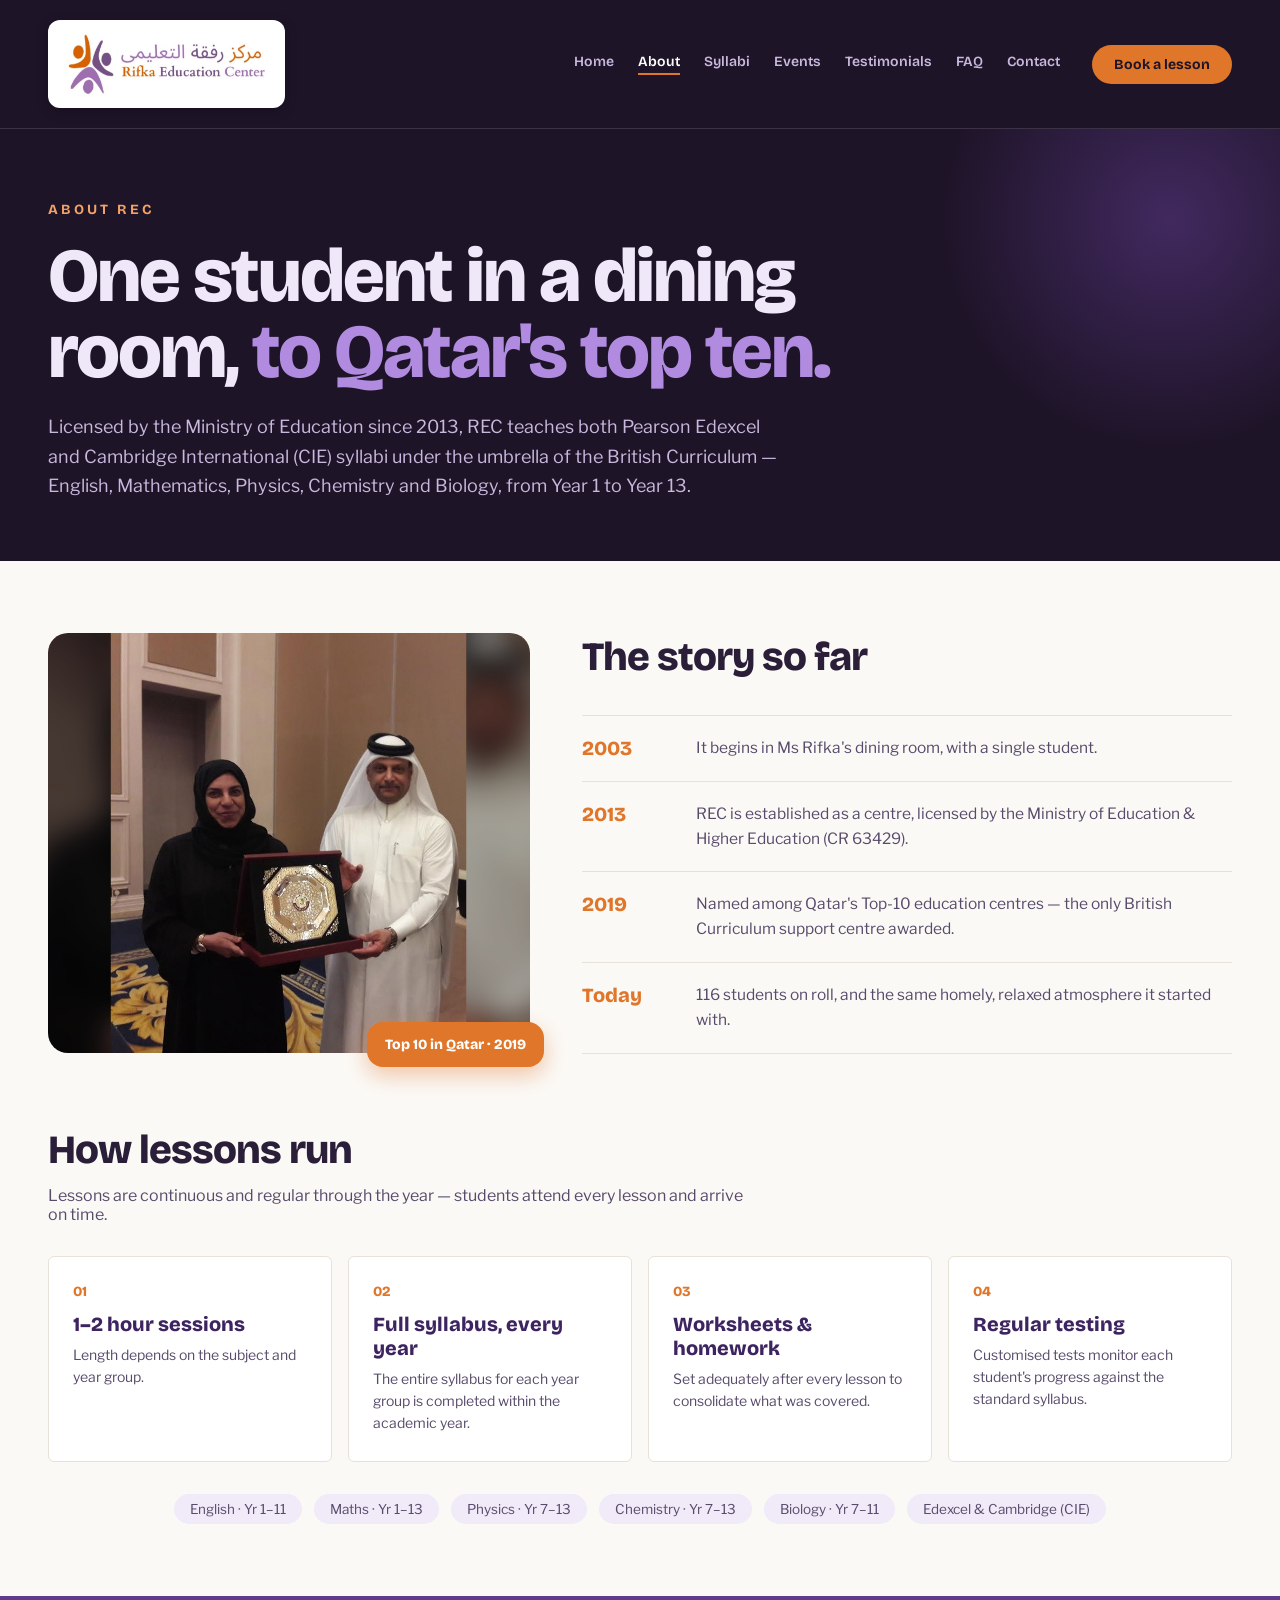
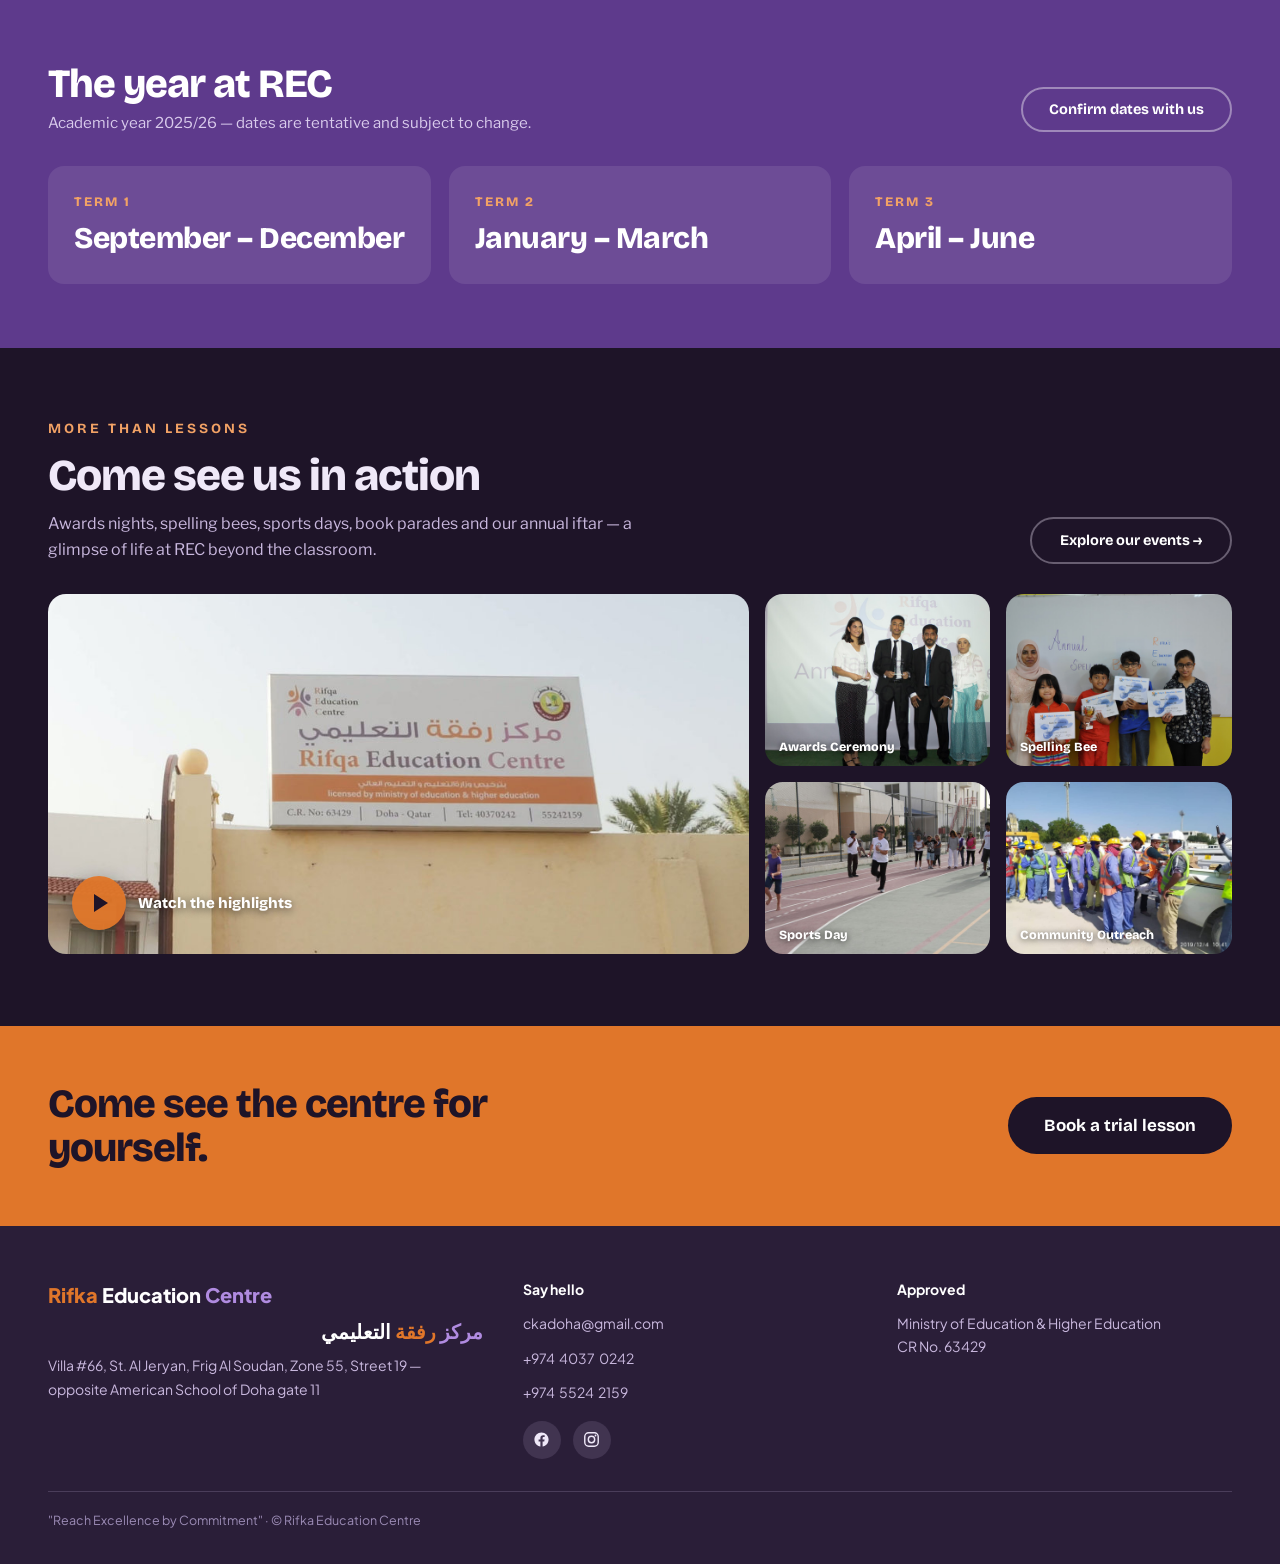
==== about.html @ 967ce123 "Initial commit: migrate REC website" ====
<!DOCTYPE html>
<html lang="en">
<head>
<meta charset="utf-8">
<meta name="viewport" content="width=device-width, initial-scale=1">
<title>About — Rifka Education Centre</title>
<meta name="description" content="From one student in a dining room to one of Qatar's top-10 education centres. Licensed by the Ministry of Education since 2013.">
<link rel="preconnect" href="https://fonts.googleapis.com">
<link href="https://fonts.googleapis.com/css2?family=Libre+Franklin:wght@400;500;600;700&family=Bricolage+Grotesque:opsz,wght@12..96,400;12..96,600;12..96,700;12..96,800&family=Plus+Jakarta+Sans:wght@400;500;600;700;800&display=swap" rel="stylesheet">
<link rel="stylesheet" href="assets/css/style.css">
<link rel="icon" href="assets/images/favicon.ico" sizes="any">
<link rel="icon" href="assets/images/favicon-32.png" type="image/png">
<link rel="apple-touch-icon" href="assets/images/apple-touch-icon.png">
<style>
.about-card { border: 1px solid #E8E1D8; }
.about-card:hover { border-color: #5E3A8C; box-shadow: 0 8px 24px rgba(94,58,140,.10); }
.btn-confirm-dates { border: 2px solid rgba(255,255,255,.4); }
.btn-confirm-dates:hover { border-color: #fff; }
.btn-explore-events { border: 2px solid rgba(239,232,248,.35); }
.btn-explore-events:hover { border-color: #fff; }
.btn-trial { background: #1E1428; }
.btn-trial:hover { background: #2A1E38; }
</style>
</head>
<body style="background:#1E1428">

<div style="background:#1E1428;color:#EFE8F8;max-width:1440px;margin:0 auto">

  <!-- navbar -->
  <div class="rec-nav" style="display:flex;align-items:center;gap:32px;padding:20px 48px;border-bottom:1px solid rgba(239,232,248,.14)">
    <a class="rec-brand" href="index.html" style="display:flex;align-items:center;gap:12px;color:#EFE8F8">
      <div style="background:#fff;border-radius:12px;padding:8px 14px;display:grid;place-items:center;box-shadow:0 3px 12px rgba(0,0,0,.28)"><img src="assets/images/logo-full.jpg" alt="Rifka Education Centre logo" style="height:72px;width:auto;display:block"></div>
    </a>
    <input type="checkbox" id="rec-menu" class="rec-menu-btn" aria-label="Menu">
    <nav class="rec-nav-links" style="display:flex;gap:24px;margin-left:auto;font-size:14px;font-weight:600;color:#C9B8DE">
      <a href="index.html" class="nav-link">Home</a>
      <span style="color:#fff;border-bottom:2px solid #E0762A;padding-bottom:3px">About</span>
      <a href="syllabi.html" class="nav-link">Syllabi</a>
      <a href="events.html" class="nav-link">Events</a>
      <a href="testimonials.html" class="nav-link">Testimonials</a>
      <a href="faq.html" class="nav-link">FAQ</a>
      <a href="contact.html" class="nav-link">Contact</a>
    </nav>
    <a href="register.html" class="btn-book rec-nav-cta" style="color:#1E1428;font-weight:700;font-size:14px;padding:11px 22px;border-radius:100px;cursor:pointer">Book a lesson</a>
  </div>

  <!-- hero -->
  <div class="rec-section rec-pt rec-pb" style="padding:72px 48px 60px;position:relative;overflow:hidden">
    <div class="rec-blob" style="position:absolute;right:-120px;top:-140px;width:460px;height:460px;border-radius:50%;background:radial-gradient(circle,rgba(94,58,140,.55),transparent 70%)"></div>
    <div style="font-size:14px;font-weight:700;letter-spacing:3px;color:#F2A265;text-transform:uppercase;margin-bottom:20px;position:relative">About REC</div>
    <h1 class="rec-h1" style="font-size:76px;line-height:1;font-weight:800;margin:0 0 22px;letter-spacing:-2px;max-width:18ch;position:relative">One student in a dining room, <span style="color:#B08BE0">to Qatar's top ten.</span></h1>
    <p style="font-size:18px;line-height:1.65;color:#C9B8DE;margin:0;max-width:62ch;position:relative;font-family:'Libre Franklin',sans-serif">Licensed by the Ministry of Education since 2013, REC teaches both Pearson Edexcel and Cambridge International (CIE) syllabi under the umbrella of the British Curriculum — English, Mathematics, Physics, Chemistry and Biology, from Year 1 to Year 13.</p>
  </div>

  <!-- milestones -->
  <div class="rec-section rec-pt rec-pb" style="background:#FBF9F6;color:#2A1E38;padding:72px 48px">
    <div class="rec-grid-2" style="display:grid;grid-template-columns:1fr 1.35fr;gap:52px;align-items:center">
      <div style="position:relative">
        <img src="assets/images/founder-d1.jpg" alt="Ms Rifka receiving the Ministry of Education award" style="width:100%;height:420px;object-fit:cover;border-radius:20px;display:block">
        <div style="position:absolute;right:-14px;bottom:-14px;background:#E0762A;color:#fff;border-radius:16px;padding:14px 18px;font-weight:800;font-size:14px;box-shadow:0 8px 22px rgba(224,118,42,.4)">Top 10 in Qatar · 2019</div>
      </div>
      <div>
        <h2 class="rec-h2" style="font-size:40px;font-weight:800;letter-spacing:-1px;margin:0 0 34px">The story so far</h2>
        <div style="display:flex;flex-direction:column">
          <div style="display:flex;gap:24px;padding:20px 0;border-top:1px solid #E8E1D8"><div style="font-weight:800;font-size:20px;color:#E0762A;width:90px;flex:none">2003</div><div style="font-family:'Libre Franklin',sans-serif;font-size:15.5px;line-height:1.6;color:#584A6B">It begins in Ms Rifka's dining room, with a single student.</div></div>
          <div style="display:flex;gap:24px;padding:20px 0;border-top:1px solid #E8E1D8"><div style="font-weight:800;font-size:20px;color:#E0762A;width:90px;flex:none">2013</div><div style="font-family:'Libre Franklin',sans-serif;font-size:15.5px;line-height:1.6;color:#584A6B">REC is established as a centre, licensed by the Ministry of Education &amp; Higher Education (CR 63429).</div></div>
          <div style="display:flex;gap:24px;padding:20px 0;border-top:1px solid #E8E1D8"><div style="font-weight:800;font-size:20px;color:#E0762A;width:90px;flex:none">2019</div><div style="font-family:'Libre Franklin',sans-serif;font-size:15.5px;line-height:1.6;color:#584A6B">Named among Qatar's Top-10 education centres — the only British Curriculum support centre awarded.</div></div>
          <div style="display:flex;gap:24px;padding:20px 0;border-top:1px solid #E8E1D8;border-bottom:1px solid #E8E1D8"><div style="font-weight:800;font-size:20px;color:#E0762A;width:90px;flex:none">Today</div><div style="font-family:'Libre Franklin',sans-serif;font-size:15.5px;line-height:1.6;color:#584A6B">116 students on roll, and the same homely, relaxed atmosphere it started with.</div></div>
        </div>
      </div>
    </div>

    <!-- how lessons run -->
    <h2 class="rec-h2" style="font-size:40px;font-weight:800;letter-spacing:-1px;margin:72px 0 12px">How lessons run</h2>
    <p style="font-family:'Libre Franklin',sans-serif;font-size:16px;color:#584A6B;margin:0 0 32px;max-width:64ch">Lessons are continuous and regular through the year — students attend every lesson and arrive on time.</p>
    <div class="rec-grid-4" style="display:grid;grid-template-columns:repeat(4,1fr);gap:16px">
      <div class="about-card" style="background:#fff;border-radius:6px;padding:26px 24px"><div style="font-weight:800;font-size:14px;color:#E0762A;margin-bottom:12px">01</div><div style="font-size:20px;font-weight:800;color:#3D2461;margin-bottom:8px">1–2 hour sessions</div><div style="font-size:14px;color:#584A6B;font-family:'Libre Franklin',sans-serif;line-height:1.6">Length depends on the subject and year group.</div></div>
      <div class="about-card" style="background:#fff;border-radius:6px;padding:26px 24px"><div style="font-weight:800;font-size:14px;color:#E0762A;margin-bottom:12px">02</div><div style="font-size:20px;font-weight:800;color:#3D2461;margin-bottom:8px">Full syllabus, every year</div><div style="font-size:14px;color:#584A6B;font-family:'Libre Franklin',sans-serif;line-height:1.6">The entire syllabus for each year group is completed within the academic year.</div></div>
      <div class="about-card" style="background:#fff;border-radius:6px;padding:26px 24px"><div style="font-weight:800;font-size:14px;color:#E0762A;margin-bottom:12px">03</div><div style="font-size:20px;font-weight:800;color:#3D2461;margin-bottom:8px">Worksheets &amp; homework</div><div style="font-size:14px;color:#584A6B;font-family:'Libre Franklin',sans-serif;line-height:1.6">Set adequately after every lesson to consolidate what was covered.</div></div>
      <div class="about-card" style="background:#fff;border-radius:6px;padding:26px 24px"><div style="font-weight:800;font-size:14px;color:#E0762A;margin-bottom:12px">04</div><div style="font-size:20px;font-weight:800;color:#3D2461;margin-bottom:8px">Regular testing</div><div style="font-size:14px;color:#584A6B;font-family:'Libre Franklin',sans-serif;line-height:1.6">Customised tests monitor each student's progress against the standard syllabus.</div></div>
    </div>

    <!-- subjects -->
    <div style="display:flex;gap:12px;flex-wrap:wrap;justify-content:center;margin-top:32px;font-size:13.5px;color:#584A6B;font-family:'Libre Franklin',sans-serif">
      <span style="background:#F1EAF8;border-radius:100px;padding:7px 16px">English · Yr 1–11</span>
      <span style="background:#F1EAF8;border-radius:100px;padding:7px 16px">Maths · Yr 1–13</span>
      <span style="background:#F1EAF8;border-radius:100px;padding:7px 16px">Physics · Yr 7–13</span>
      <span style="background:#F1EAF8;border-radius:100px;padding:7px 16px">Chemistry · Yr 7–13</span>
      <span style="background:#F1EAF8;border-radius:100px;padding:7px 16px">Biology · Yr 7–11</span>
      <span style="background:#F1EAF8;border-radius:100px;padding:7px 16px">Edexcel &amp; Cambridge (CIE)</span>
    </div>
  </div>

  <!-- term dates -->
  <div class="rec-section rec-pt rec-pb" style="background:#5E3A8C;color:#fff;padding:64px 48px">
    <div class="rec-band" style="display:flex;align-items:flex-end;justify-content:space-between;gap:32px;margin-bottom:34px;flex-wrap:wrap">
      <div><h2 class="rec-h2" style="font-size:40px;font-weight:800;letter-spacing:-1px;margin:0 0 6px">The year at REC</h2><div style="font-family:'Libre Franklin',sans-serif;font-size:15px;color:#D9CBEC">Academic year 2025/26 — dates are tentative and subject to change.</div></div>
      <a href="contact.html" class="btn-confirm-dates" style="color:#fff;font-weight:700;font-size:14.5px;padding:12px 26px;border-radius:100px;flex:none">Confirm dates with us</a>
    </div>
    <div class="rec-grid-3" style="display:grid;grid-template-columns:repeat(3,1fr);gap:18px">
      <div style="background:rgba(255,255,255,.09);border-radius:16px;padding:28px 26px"><div style="font-size:13px;font-weight:800;letter-spacing:2px;color:#F2A265;text-transform:uppercase;margin-bottom:10px">Term 1</div><div style="font-size:30px;font-weight:800;letter-spacing:-.5px">September – December</div></div>
      <div style="background:rgba(255,255,255,.09);border-radius:16px;padding:28px 26px"><div style="font-size:13px;font-weight:800;letter-spacing:2px;color:#F2A265;text-transform:uppercase;margin-bottom:10px">Term 2</div><div style="font-size:30px;font-weight:800;letter-spacing:-.5px">January – March</div></div>
      <div style="background:rgba(255,255,255,.09);border-radius:16px;padding:28px 26px"><div style="font-size:13px;font-weight:800;letter-spacing:2px;color:#F2A265;text-transform:uppercase;margin-bottom:10px">Term 3</div><div style="font-size:30px;font-weight:800;letter-spacing:-.5px">April – June</div></div>
    </div>
  </div>

  <!-- events showcase reel -->
  <div class="rec-section rec-pt rec-pb" style="background:#1E1428;color:#EFE8F8;padding:72px 48px">
    <div class="rec-band" style="display:flex;align-items:flex-end;justify-content:space-between;gap:32px;margin-bottom:30px;flex-wrap:wrap">
      <div>
        <div style="font-size:14px;font-weight:700;letter-spacing:3px;color:#F2A265;text-transform:uppercase;margin-bottom:16px">More than lessons</div>
        <h2 class="rec-h2" style="font-size:44px;font-weight:800;letter-spacing:-1px;margin:0 0 12px;line-height:1.05">Come see us in action</h2>
        <p style="font-family:'Libre Franklin',sans-serif;font-size:16px;line-height:1.65;color:#C9B8DE;margin:0;max-width:56ch">Awards nights, spelling bees, sports days, book parades and our annual iftar — a glimpse of life at REC beyond the classroom.</p>
      </div>
      <a href="events.html" class="btn-explore-events" style="color:#fff;font-weight:700;font-size:14.5px;padding:13px 28px;border-radius:100px;flex:none">Explore our events →</a>
    </div>
    <div class="rec-grid-2" style="display:grid;grid-template-columns:1.5fr 1fr;gap:16px">
      <div style="position:relative;min-height:360px;border-radius:18px;overflow:hidden">
        <img src="assets/images/hero-b1.jpg" alt="Life at REC" style="width:100%;height:360px;object-fit:cover;display:block">
        <div style="position:absolute;left:24px;bottom:24px;display:flex;align-items:center;gap:12px;pointer-events:none">
          <div style="width:54px;height:54px;border-radius:50%;background:rgba(224,118,42,.95);display:grid;place-items:center;box-shadow:0 6px 20px rgba(0,0,0,.4)"><div style="width:0;height:0;border-top:9px solid transparent;border-bottom:9px solid transparent;border-left:14px solid #1E1428;margin-left:4px"></div></div>
          <span style="font-weight:800;font-size:15px;color:#fff;text-shadow:0 2px 8px rgba(0,0,0,.6)">Watch the highlights</span>
        </div>
      </div>
      <div class="rec-grid-2 rec-grid-media" style="display:grid;grid-template-columns:1fr 1fr;grid-template-rows:1fr 1fr;gap:16px">
        <a href="events.html" style="display:block;position:relative;border-radius:18px;overflow:hidden"><img src="assets/images/about-awards.jpg" alt="Awards ceremony" style="width:100%;height:100%;object-fit:cover;display:block"><span style="position:absolute;left:14px;bottom:12px;font-size:12.5px;font-weight:800;color:#fff;text-shadow:0 1px 6px rgba(0,0,0,.7)">Awards Ceremony</span></a>
        <a href="events.html" style="display:block;position:relative;border-radius:18px;overflow:hidden"><img src="assets/images/about-spellingbee.jpg" alt="Spelling bee" style="width:100%;height:100%;object-fit:cover;display:block"><span style="position:absolute;left:14px;bottom:12px;font-size:12.5px;font-weight:800;color:#fff;text-shadow:0 1px 6px rgba(0,0,0,.7)">Spelling Bee</span></a>
        <a href="events.html" style="display:block;position:relative;border-radius:18px;overflow:hidden"><img src="assets/images/about-sportsday.jpg" alt="Sports day" style="width:100%;height:100%;object-fit:cover;display:block"><span style="position:absolute;left:14px;bottom:12px;font-size:12.5px;font-weight:800;color:#fff;text-shadow:0 1px 6px rgba(0,0,0,.7)">Sports Day</span></a>
        <div style="display:block;position:relative;border-radius:18px;overflow:hidden"><img src="assets/images/community-1.jpg" alt="Food distribution to workers by REC" style="width:100%;height:100%;object-fit:cover;display:block"><span style="position:absolute;left:14px;bottom:12px;font-size:12.5px;font-weight:800;color:#fff;text-shadow:0 1px 6px rgba(0,0,0,.7)">Community Outreach</span></div>
      </div>
    </div>
  </div>

  <!-- CTA -->
  <div class="rec-section rec-pt rec-pb rec-band" style="background:#E0762A;color:#1E1428;padding:56px 48px;display:flex;justify-content:space-between;align-items:center;gap:40px;flex-wrap:wrap">
    <div style="font-size:40px;font-weight:800;letter-spacing:-1px;max-width:18ch;line-height:1.1">Come see the centre for yourself.</div>
    <a href="register.html" class="btn-trial" style="color:#fff;font-weight:700;font-size:17px;padding:18px 36px;border-radius:100px;cursor:pointer;flex:none;display:inline-block">Book a trial lesson</a>
  </div>

  <!-- footer -->
  <div class="rec-section" style="background:#2A1E38;color:#C9B8DE;padding:52px 48px 36px;font-family:'Plus Jakarta Sans',sans-serif">
    <div class="rec-grid-3" style="display:grid;grid-template-columns:1.3fr 1fr 1fr;gap:40px;font-size:14px;line-height:1.7;margin-bottom:32px">
      <div><div style="font-weight:800;font-size:20px;margin-bottom:2px"><span style="color:#E0762A">Rifka</span> <span style="color:#fff">Education</span> <span style="color:#B08BE0">Centre</span></div><div style="font-size:20px;font-weight:800;margin-bottom:6px" dir="rtl" lang="ar"><span style="color:#B08BE0">مركز</span> <span style="color:#E0762A">رفقة</span> <span style="color:#fff">التعليمي</span></div>Villa #66, St. Al Jeryan, Frig Al Soudan, Zone 55, Street 19 — opposite American School of Doha gate 11</div>
      <div><div style="color:#fff;font-weight:700;margin-bottom:10px">Say hello</div><div style="margin-bottom:12px">ckadoha@gmail.com</div><div style="display:flex;flex-direction:column;gap:10px"><span>+974&nbsp;&nbsp;4037&nbsp;&nbsp;0242</span><span>+974&nbsp;&nbsp;5524&nbsp;&nbsp;2159</span></div>
        <div style="display:flex;gap:12px;margin-top:16px">
          <a href="https://www.facebook.com/RecDoha" target="_blank" rel="noopener" aria-label="Facebook" class="social-icon" style="width:38px;height:38px;border-radius:50%;display:grid;place-items:center"><svg width="17" height="17" viewBox="0 0 24 24" fill="#EFE8F8"><path d="M22 12.06C22 6.5 17.52 2 12 2S2 6.5 2 12.06C2 17.08 5.66 21.24 10.44 22v-7.03H7.9v-2.9h2.54V9.85c0-2.52 1.5-3.9 3.77-3.9 1.09 0 2.23.19 2.23.19v2.47h-1.26c-1.24 0-1.62.77-1.62 1.56v1.88h2.76l-.44 2.9h-2.32V22C18.34 21.24 22 17.08 22 12.06z"/></svg></a>
          <a href="https://instagram.com/RECDoha" target="_blank" rel="noopener" aria-label="Instagram" class="social-icon" style="width:38px;height:38px;border-radius:50%;display:grid;place-items:center"><svg width="17" height="17" viewBox="0 0 24 24" fill="none" stroke="#EFE8F8" stroke-width="2"><rect x="2.5" y="2.5" width="19" height="19" rx="5.5"/><circle cx="12" cy="12" r="4.5"/><circle cx="17.7" cy="6.3" r="1.3" fill="#EFE8F8" stroke="none"/></svg></a>
        </div>
      </div>
      <div><div style="color:#fff;font-weight:700;margin-bottom:10px">Approved</div>Ministry of Education &amp; Higher Education<br>CR No. 63429</div>
    </div>
    <div style="border-top:1px solid rgba(201,184,222,.2);padding-top:20px;font-size:12.5px;color:#9B8BB5">"Reach Excellence by Commitment" · © Rifka Education Centre</div>
  </div>

</div>
</body>
</html>
---- assets/css/style.css ----
/* Rifqa Education Centre — shared site styles
   Converted from the Claude Design mockups (dc.html) into plain static HTML/CSS.
   Page layout is mostly inline-styled to match the source design 1:1; this file
   only holds what inline styles can't express (hover states, keyframes, reset)
   plus the responsive layer at the bottom. */

* { box-sizing: border-box; }
body { margin: 0; font-family: 'Bricolage Grotesque', sans-serif; -webkit-text-size-adjust: 100%; }
a { text-decoration: none; }
img { max-width: 100%; }

/* Long unbroken words (URLs, "Testimonials" at display sizes) must not push
   the page wider than the viewport. */
h1, h2, h3, p { overflow-wrap: break-word; }

@keyframes rec-marquee {
  from { transform: translateX(0); }
  to { transform: translateX(-50%); }
}

/* Nav */
.nav-link { color: #C9B8DE; }
.nav-link:hover { color: #fff; }
.btn-book { background: #E0762A; }
.btn-book:hover { background: #F2A265; }

/* Hero buttons */
.btn-assess { background: #fff; }
.btn-assess:hover { background: #EFE8F8; }
.btn-ghost { border: 2px solid rgba(239,232,248,.35); }
.btn-ghost:hover { border-color: #fff; }

/* Subject cards */
.subject-card { border: 1px solid #E8E1D8; }
.subject-card:hover { border-color: #5E3A8C; box-shadow: 0 8px 24px rgba(94,58,140,.10); }

/* Social icons */
.social-icon { background: rgba(201,184,222,.14); }
.social-icon:hover { background: #E0762A; }

/* CTA button */
.btn-cta-call { background: #1E1428; }
.btn-cta-call:hover { background: #2A1E38; }

/* Generic link hover (footer, body copy) */
.link-hover { color: #B08BE0; }
.link-hover:hover { color: #E0762A; }


/* ==========================================================================
   RESPONSIVE LAYER

   The page layout lives in inline `style` attributes, which outrank normal
   stylesheet declarations. Every override below therefore carries !important
   — that is the only way an author stylesheet can beat an inline style, and
   it is deliberate here rather than accidental.

   Hook classes are applied by structural role, not by page:
     .rec-nav / .rec-brand / .rec-wordmark / .rec-nav-links / .rec-nav-cta
     .rec-menu-btn      mobile drawer control (a bare checkbox — no JS)
     .rec-section       block using the 48px site gutter
     .rec-pt / .rec-pb  that section's vertical padding is >= 56px
     .rec-grid-2..5     grid with N columns
     .rec-grid-media    image collage (has explicit grid-template-rows)
     .rec-grid-tight    grid of small cards; stays 2-up on phones
     .rec-band          heading-on-one-side, button-on-the-other flex row
     .rec-h1 / .rec-h2  display headings
     .rec-blob          decorative radial-gradient circle in a hero

   Breakpoints: 1024px (tablet), 900px (drawer + single column), 600px (phone).
   Nothing here applies above 1024px, so the desktop design is untouched.
   ========================================================================== */

/* Belt and braces: no element may widen the document. There is no sticky or
   fixed positioning on this site, so this is safe. */
html { overflow-x: hidden; }

/* Desktop: the drawer control does not exist. */
.rec-menu-btn { display: none; }


@media (max-width: 1024px) {
  /* Step wide card grids down before collapsing them entirely. */
  .rec-grid-5 { grid-template-columns: repeat(3, 1fr) !important; }
  .rec-grid-4,
  .rec-grid-3 { grid-template-columns: repeat(2, 1fr) !important; }

  /* The 72px desktop logo is wide enough to crowd the nav links in the
     900-1024px band, where the nav is still single-row (drawer starts at
     900px). Shrink it here; the 600px rule below shrinks it further for
     phones and wins there since it's declared later. */
  .rec-brand img { height: 52px !important; }
}


@media (max-width: 900px) {

  /* ---- Navbar → logo + CTA + hamburger, with a drawer underneath ---- */
  .rec-nav {
    flex-wrap: wrap !important;
    gap: 12px !important;
    padding: 14px 20px !important;
  }
  .rec-brand { order: 1; }
  .rec-nav-cta {
    order: 2;
    margin-left: auto;
    font-size: 13px !important;
    padding: 10px 16px !important;
    white-space: nowrap;
  }
  .rec-menu-btn {
    order: 3;
    display: block;
    -webkit-appearance: none;
    appearance: none;
    flex: none;
    width: 44px;
    height: 44px;
    margin: 0;
    padding: 0;
    border: 1px solid rgba(239,232,248,.24);
    border-radius: 10px;
    cursor: pointer;
    background: transparent no-repeat center / 22px 22px;
    background-image: url("data:image/svg+xml,%3Csvg xmlns='http://www.w3.org/2000/svg' viewBox='0 0 24 24' fill='none' stroke='%23EFE8F8' stroke-width='2' stroke-linecap='round'%3E%3Cpath d='M3 6h18M3 12h18M3 18h18'/%3E%3C/svg%3E");
  }
  .rec-menu-btn:checked {
    background-image: url("data:image/svg+xml,%3Csvg xmlns='http://www.w3.org/2000/svg' viewBox='0 0 24 24' fill='none' stroke='%23EFE8F8' stroke-width='2' stroke-linecap='round'%3E%3Cpath d='M5 5l14 14M19 5L5 19'/%3E%3C/svg%3E");
  }
  .rec-menu-btn:focus-visible {
    outline: 2px solid #F2A265;
    outline-offset: 2px;
  }

  .rec-nav-links {
    order: 4;
    display: none !important;
    width: 100%;
    margin-left: 0 !important;
    flex-direction: column !important;
    gap: 0 !important;
    padding: 4px 0 2px;
  }
  .rec-menu-btn:checked ~ .rec-nav-links { display: flex !important; }
  /* The current-page marker is an inline orange border-bottom, which survives
     this rule by virtue of being inline — that is intentional. */
  .rec-nav-links > * {
    padding: 13px 2px !important;
    font-size: 15px;
    border-bottom: 1px solid rgba(239,232,248,.10);
  }
  .rec-nav-links > *:last-child { border-bottom: 0; }

  /* ---- Section gutters ---- */
  .rec-section {
    padding-left: 24px !important;
    padding-right: 24px !important;
  }
  .rec-pt { padding-top: 48px !important; }
  .rec-pb { padding-bottom: 48px !important; }

  /* ---- Display headings ---- */
  .rec-h1 {
    font-size: clamp(34px, 8.2vw, 56px) !important;
    line-height: 1.06 !important;
    letter-spacing: -1px !important;
    max-width: none !important;
  }
  .rec-h2 {
    font-size: clamp(26px, 5.6vw, 36px) !important;
    line-height: 1.15 !important;
    letter-spacing: -.5px !important;
  }

  /* ---- Grids collapse to a single column ---- */
  .rec-grid-2,
  .rec-grid-3,
  .rec-grid-4,
  .rec-grid-5 {
    grid-template-columns: 1fr !important;
    grid-template-rows: auto !important;
    gap: 16px !important;
  }
  /* Small one-line cards stay side by side rather than becoming a long stack. */
  .rec-grid-tight { grid-template-columns: repeat(2, 1fr) !important; }

  /* Image collages become a compact thumbnail grid. Row/column spans from the
     desktop layout would otherwise leave holes. */
  .rec-grid-media {
    grid-template-columns: repeat(2, 1fr) !important;
    grid-template-rows: auto !important;
    gap: 10px !important;
  }
  .rec-grid-media > * {
    grid-row: auto !important;
    grid-column: auto !important;
    height: 150px !important;
  }

  .rec-hero-strip > img { height: 180px !important; }

  /* ---- Heading/button bands stack ---- */
  .rec-band {
    flex-direction: column !important;
    align-items: flex-start !important;
    gap: 22px !important;
  }
  .rec-band > * {
    flex: none !important;
    max-width: none !important;
  }

  /* ---- Decorative hero glow, scaled to the smaller canvas ---- */
  .rec-blob {
    width: 280px !important;
    height: 280px !important;
    right: -80px !important;
    top: -90px !important;
  }

  /* ---- Tap targets ---- */
  .social-icon {
    width: 44px !important;
    height: 44px !important;
  }
}


@media (max-width: 600px) {
  .rec-section {
    padding-left: 18px !important;
    padding-right: 18px !important;
  }
  .rec-pt { padding-top: 40px !important; }
  .rec-pb { padding-bottom: 40px !important; }

  .rec-brand img { height: 34px !important; }

  /* The founder card's 56px inset leaves too little room for its copy. */
  [style*="padding:56px;"] { padding: 24px 20px !important; }

  /* Side-by-side hero buttons overflow; let them wrap and share the width. */
  .rec-btn-row { flex-wrap: wrap !important; }
  .rec-btn-row > a {
    flex: 1 1 auto;
    text-align: center;
  }

  .rec-grid-media > * { height: 120px !important; }
}


@media (max-width: 360px) {
  /* Reclaim the width the wordmark costs beside the logo. */
  .rec-wordmark { display: none; }
}
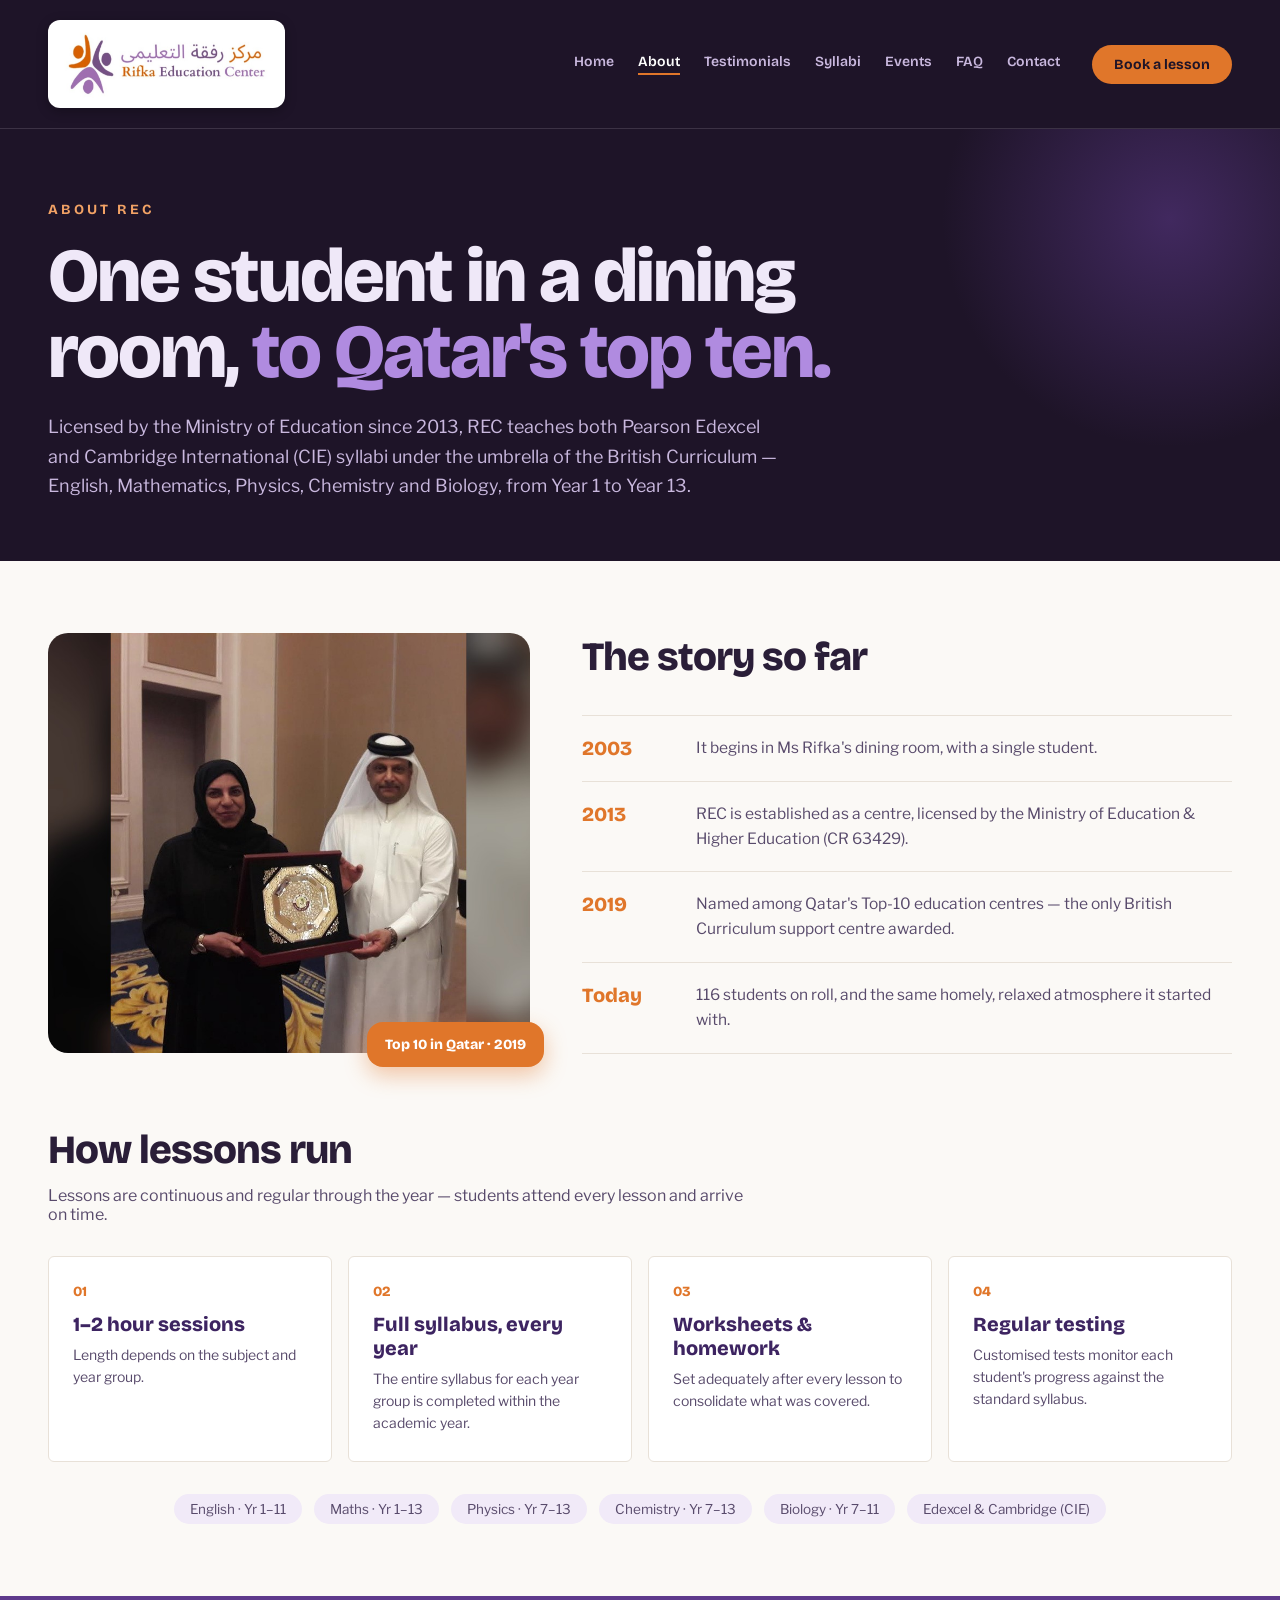
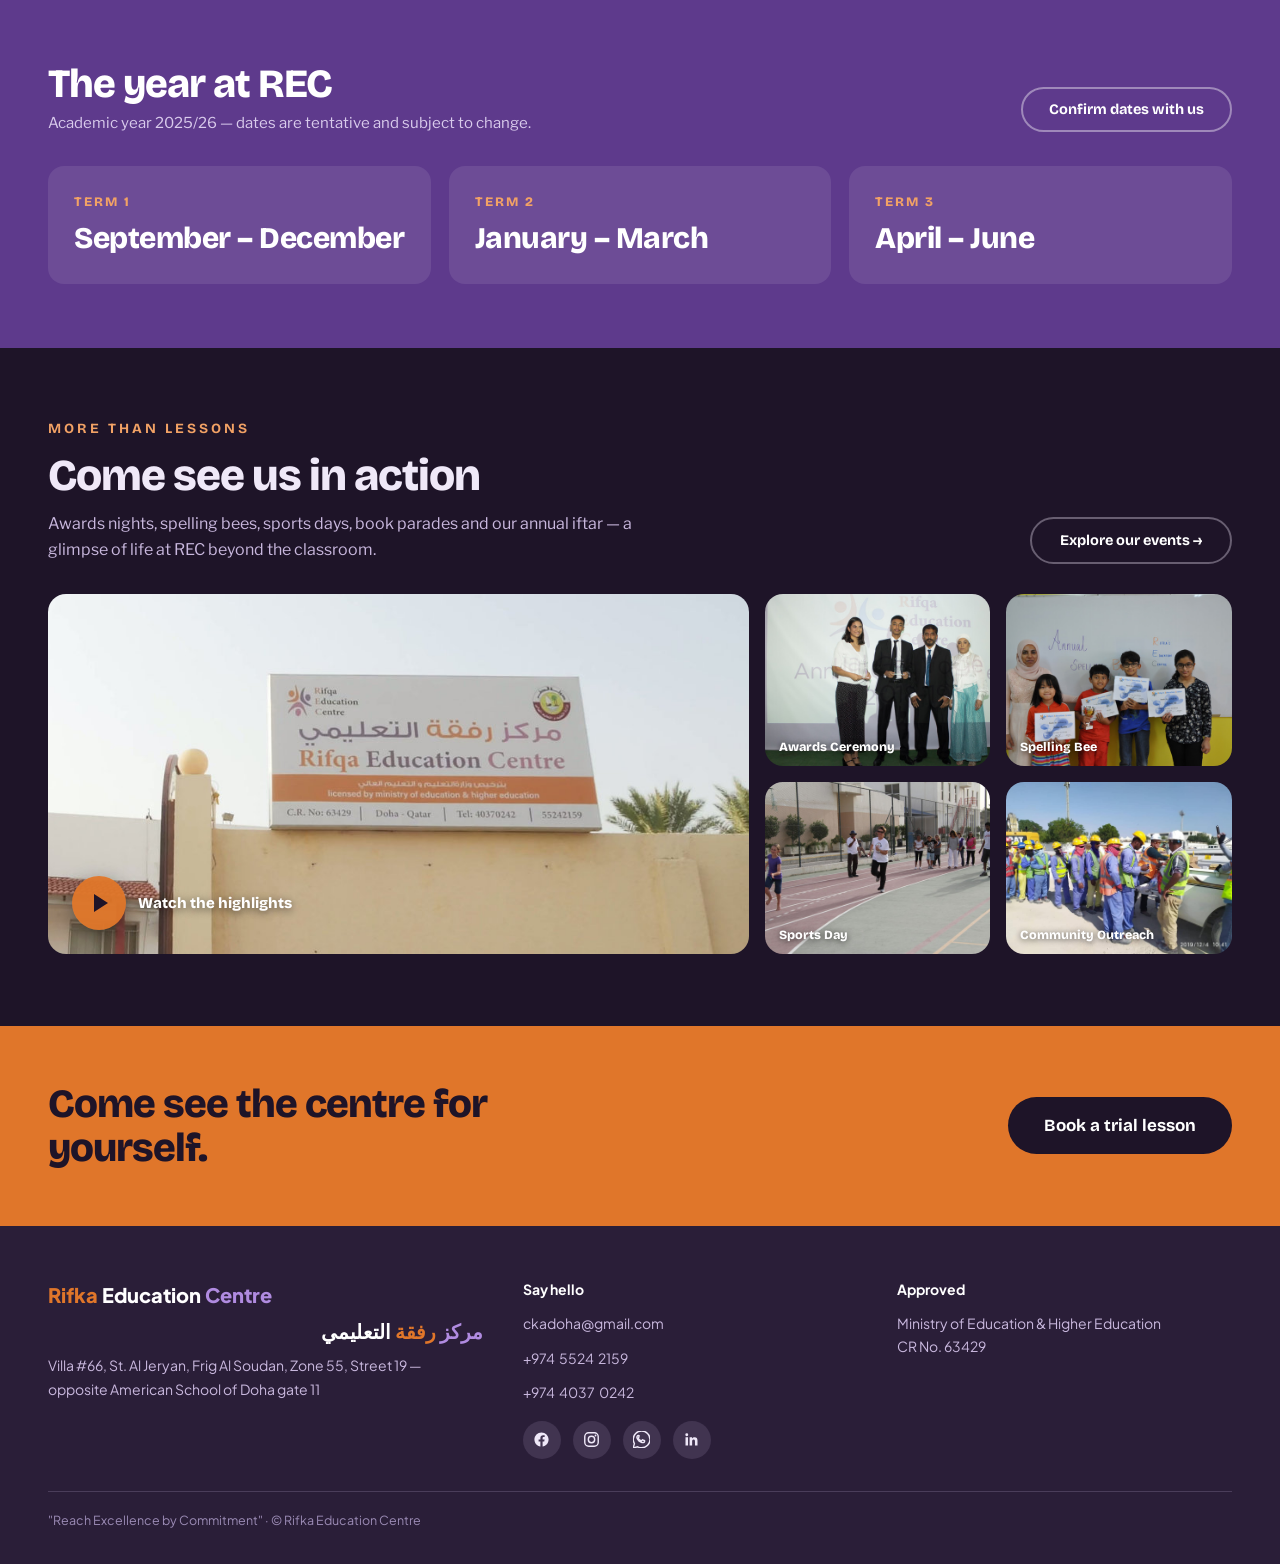
==== commit eafc1e69: "Site updates: hero notice, video testimonials, footer and nav sync Content and feature work across t" ====
--- a/about.html
+++ b/about.html
@@ -35,9 +35,9 @@
     <nav class="rec-nav-links" style="display:flex;gap:24px;margin-left:auto;font-size:14px;font-weight:600;color:#C9B8DE">
       <a href="index.html" class="nav-link">Home</a>
       <span style="color:#fff;border-bottom:2px solid #E0762A;padding-bottom:3px">About</span>
+      <a href="testimonials.html" class="nav-link">Testimonials</a>
       <a href="syllabi.html" class="nav-link">Syllabi</a>
       <a href="events.html" class="nav-link">Events</a>
-      <a href="testimonials.html" class="nav-link">Testimonials</a>
       <a href="faq.html" class="nav-link">FAQ</a>
       <a href="contact.html" class="nav-link">Contact</a>
     </nav>
@@ -117,10 +117,10 @@
     <div class="rec-grid-2" style="display:grid;grid-template-columns:1.5fr 1fr;gap:16px">
       <div style="position:relative;min-height:360px;border-radius:18px;overflow:hidden">
         <img src="assets/images/hero-b1.jpg" alt="Life at REC" style="width:100%;height:360px;object-fit:cover;display:block">
-        <div style="position:absolute;left:24px;bottom:24px;display:flex;align-items:center;gap:12px;pointer-events:none">
-          <div style="width:54px;height:54px;border-radius:50%;background:rgba(224,118,42,.95);display:grid;place-items:center;box-shadow:0 6px 20px rgba(0,0,0,.4)"><div style="width:0;height:0;border-top:9px solid transparent;border-bottom:9px solid transparent;border-left:14px solid #1E1428;margin-left:4px"></div></div>
+        <button type="button" class="rec-vp-trigger" data-vp-open data-vp-id="16M84sRjIJ_SHys7l3YT5OpGhNZjtS8gE" data-vp-title="Watch the highlights" aria-label="Play the REC highlights video" style="position:absolute;left:24px;bottom:24px;display:flex;align-items:center;gap:12px">
+          <span class="rec-vp-play" style="width:54px;height:54px;border-radius:50%;background:rgba(224,118,42,.95);display:grid;place-items:center;box-shadow:0 6px 20px rgba(0,0,0,.4)"><span style="width:0;height:0;border-top:9px solid transparent;border-bottom:9px solid transparent;border-left:14px solid #1E1428;margin-left:4px"></span></span>
           <span style="font-weight:800;font-size:15px;color:#fff;text-shadow:0 2px 8px rgba(0,0,0,.6)">Watch the highlights</span>
-        </div>
+        </button>
       </div>
       <div class="rec-grid-2 rec-grid-media" style="display:grid;grid-template-columns:1fr 1fr;grid-template-rows:1fr 1fr;gap:16px">
         <a href="events.html" style="display:block;position:relative;border-radius:18px;overflow:hidden"><img src="assets/images/about-awards.jpg" alt="Awards ceremony" style="width:100%;height:100%;object-fit:cover;display:block"><span style="position:absolute;left:14px;bottom:12px;font-size:12.5px;font-weight:800;color:#fff;text-shadow:0 1px 6px rgba(0,0,0,.7)">Awards Ceremony</span></a>
@@ -141,10 +141,12 @@
   <div class="rec-section" style="background:#2A1E38;color:#C9B8DE;padding:52px 48px 36px;font-family:'Plus Jakarta Sans',sans-serif">
     <div class="rec-grid-3" style="display:grid;grid-template-columns:1.3fr 1fr 1fr;gap:40px;font-size:14px;line-height:1.7;margin-bottom:32px">
       <div><div style="font-weight:800;font-size:20px;margin-bottom:2px"><span style="color:#E0762A">Rifka</span> <span style="color:#fff">Education</span> <span style="color:#B08BE0">Centre</span></div><div style="font-size:20px;font-weight:800;margin-bottom:6px" dir="rtl" lang="ar"><span style="color:#B08BE0">مركز</span> <span style="color:#E0762A">رفقة</span> <span style="color:#fff">التعليمي</span></div>Villa #66, St. Al Jeryan, Frig Al Soudan, Zone 55, Street 19 — opposite American School of Doha gate 11</div>
-      <div><div style="color:#fff;font-weight:700;margin-bottom:10px">Say hello</div><div style="margin-bottom:12px">ckadoha@gmail.com</div><div style="display:flex;flex-direction:column;gap:10px"><span>+974&nbsp;&nbsp;4037&nbsp;&nbsp;0242</span><span>+974&nbsp;&nbsp;5524&nbsp;&nbsp;2159</span></div>
+      <div><div style="color:#fff;font-weight:700;margin-bottom:10px">Say hello</div><div style="margin-bottom:12px">ckadoha@gmail.com</div><div style="display:flex;flex-direction:column;gap:10px"><span>+974&nbsp;&nbsp;5524&nbsp;&nbsp;2159</span><span>+974&nbsp;&nbsp;4037&nbsp;&nbsp;0242</span></div>
         <div style="display:flex;gap:12px;margin-top:16px">
           <a href="https://www.facebook.com/RecDoha" target="_blank" rel="noopener" aria-label="Facebook" class="social-icon" style="width:38px;height:38px;border-radius:50%;display:grid;place-items:center"><svg width="17" height="17" viewBox="0 0 24 24" fill="#EFE8F8"><path d="M22 12.06C22 6.5 17.52 2 12 2S2 6.5 2 12.06C2 17.08 5.66 21.24 10.44 22v-7.03H7.9v-2.9h2.54V9.85c0-2.52 1.5-3.9 3.77-3.9 1.09 0 2.23.19 2.23.19v2.47h-1.26c-1.24 0-1.62.77-1.62 1.56v1.88h2.76l-.44 2.9h-2.32V22C18.34 21.24 22 17.08 22 12.06z"/></svg></a>
           <a href="https://instagram.com/RECDoha" target="_blank" rel="noopener" aria-label="Instagram" class="social-icon" style="width:38px;height:38px;border-radius:50%;display:grid;place-items:center"><svg width="17" height="17" viewBox="0 0 24 24" fill="none" stroke="#EFE8F8" stroke-width="2"><rect x="2.5" y="2.5" width="19" height="19" rx="5.5"/><circle cx="12" cy="12" r="4.5"/><circle cx="17.7" cy="6.3" r="1.3" fill="#EFE8F8" stroke="none"/></svg></a>
+          <a href="https://wa.me/97455242159" target="_blank" rel="noopener" aria-label="WhatsApp" class="social-icon" style="width:38px;height:38px;border-radius:50%;display:grid;place-items:center"><svg width="17" height="17" viewBox="0 0 24 24" fill="none" stroke="#EFE8F8" stroke-width="2"><path d="M20.5 3.5A11.8 11.8 0 0 0 12.1 0C5.6 0 .3 5.3.3 11.8c0 2.1.6 4.2 1.7 6L.2 24l6.4-1.7a11.8 11.8 0 0 0 5.5 1.4h.1c6.5 0 11.8-5.3 11.8-11.8 0-3.2-1.2-6.2-3.5-8.4Z"/><path d="M8.7 6.8c-.3-.6-.6-.6-.9-.6h-.7c-.2 0-.5.1-.7.4-.2.2-.9.9-.9 2.2s.9 2.6 1 2.8c.1.2 1.8 3 4.6 4.1 2.3.9 2.8.7 3.3.7.5-.1 1.6-.7 1.8-1.3.2-.6.2-1.2.2-1.3-.1-.1-.3-.2-.7-.4s-1.6-.8-1.9-.9c-.3-.1-.5-.1-.7.2-.2.3-.7.9-.8 1.1-.2.2-.3.2-.7.1-.4-.2-1.3-.5-2.4-1.5-.9-.8-1.5-1.8-1.7-2.1-.2-.3 0-.5.1-.7l.5-.6c.2-.2.2-.4.3-.6.1-.2 0-.4-.1-.6Z"/></svg></a>
+          <a href="https://www.linkedin.com/in/RECDoha" target="_blank" rel="noopener" aria-label="LinkedIn" class="social-icon" style="width:38px;height:38px;border-radius:50%;display:grid;place-items:center"><svg width="17" height="17" viewBox="0 0 24 24" fill="#EFE8F8"><path d="M20.45 20.45h-3.56v-5.57c0-1.33-.03-3.04-1.85-3.04-1.85 0-2.14 1.45-2.14 2.94v5.67H9.34V8.99h3.42v1.56h.05c.48-.9 1.64-1.85 3.38-1.85 3.61 0 4.28 2.38 4.28 5.48v6.27ZM5.32 7.43a2.07 2.07 0 1 1 0-4.14 2.07 2.07 0 0 1 0 4.14ZM3.54 20.45H7.1V8.99H3.54v11.46Z"/></svg></a>
         </div>
       </div>
       <div><div style="color:#fff;font-weight:700;margin-bottom:10px">Approved</div>Ministry of Education &amp; Higher Education<br>CR No. 63429</div>
@@ -153,5 +155,7 @@
   </div>
 
 </div>
+
+<script src="assets/js/miniplayer.js" defer></script>
 </body>
 </html>
--- a/assets/css/style.css
+++ b/assets/css/style.css
@@ -29,6 +29,183 @@
 .btn-assess:hover { background: #EFE8F8; }
 .btn-ghost { border: 2px solid rgba(239,232,248,.35); }
 .btn-ghost:hover { border-color: #fff; }
+
+/* Hero announcement box — term-start notice, sits opposite the hero eyebrow.
+   Brand orange with the dark ink used on every other orange surface
+   (.btn-book, the marquee). */
+.rec-announce {
+  background: #E0762A;
+  box-shadow: 0 10px 28px rgba(224, 118, 42, .22);
+}
+.rec-announce-dot {
+  background: #1E1428;
+  box-shadow: 0 0 0 0 rgba(30, 20, 40, .5);
+  animation: rec-announce-pulse 2.4s ease-out infinite;
+}
+@keyframes rec-announce-pulse {
+  to { box-shadow: 0 0 0 10px rgba(30, 20, 40, 0); }
+}
+@media (prefers-reduced-motion: reduce) {
+  .rec-announce-dot { animation: none; }
+}
+
+/* ---- Highlights miniplayer (about.html) ------------------------------------
+   Opens docked bottom-right; the expand control swaps it to a centred modal
+   with a backdrop. State lives in data-open / data-mode on .rec-vp. */
+.rec-vp-trigger {
+  background: none;
+  border: 0;
+  padding: 0;
+  font: inherit;
+  color: inherit;
+  cursor: pointer;
+}
+.rec-vp-play { transition: transform .18s ease, background .18s ease; }
+.rec-vp-trigger:hover .rec-vp-play { transform: scale(1.08); background: #E0762A; }
+.rec-vp-trigger:focus-visible { outline: 3px solid #F2A265; outline-offset: 4px; border-radius: 6px; }
+
+.rec-vp { position: fixed; inset: 0; z-index: 60; display: none; }
+.rec-vp[data-open="true"] { display: block; }
+
+.rec-vp-backdrop {
+  position: absolute;
+  inset: 0;
+  background: rgba(12, 7, 18, .72);
+  opacity: 0;
+  pointer-events: none;
+  transition: opacity .2s ease;
+}
+/* The miniplayer must not blanket the page — only the expanded state does. */
+.rec-vp[data-mode="full"] .rec-vp-backdrop { opacity: 1; pointer-events: auto; }
+
+.rec-vp-shell {
+  position: absolute;
+  background: #1E1428;
+  border: 1px solid rgba(201, 184, 222, .22);
+  border-radius: 14px;
+  overflow: hidden;
+  box-shadow: 0 24px 60px rgba(0, 0, 0, .55);
+}
+.rec-vp[data-mode="mini"] .rec-vp-shell {
+  right: 20px;
+  bottom: 20px;
+  width: min(420px, calc(100vw - 32px));
+}
+.rec-vp[data-mode="full"] .rec-vp-shell {
+  left: 50%;
+  top: 50%;
+  transform: translate(-50%, -50%);
+  width: min(1080px, 92vw);
+}
+
+.rec-vp-bar {
+  display: flex;
+  align-items: center;
+  gap: 8px;
+  padding: 9px 10px 9px 14px;
+  background: #2A1E38;
+}
+.rec-vp-title {
+  margin-right: auto;
+  font-size: 13px;
+  font-weight: 800;
+  color: #EFE8F8;
+}
+.rec-vp-btn {
+  width: 30px;
+  height: 30px;
+  flex: none;
+  border: 0;
+  border-radius: 8px;
+  background: rgba(201, 184, 222, .14);
+  color: #EFE8F8;
+  font-size: 14px;
+  line-height: 1;
+  cursor: pointer;
+  display: grid;
+  place-items: center;
+}
+.rec-vp-btn:hover { background: #E0762A; color: #1E1428; }
+
+.rec-vp-frame { aspect-ratio: 16 / 9; background: #000; }
+.rec-vp-frame iframe { width: 100%; height: 100%; border: 0; display: block; }
+
+/* ---- Video testimonial cards -------------------------------------------
+   Fixed-width cards in a centred wrapping row, so the band reads as
+   deliberate at any count: a centred pair at two, 3+2 centred at five.
+   Each is a facade — the Drive iframe is built on click by miniplayer.js. */
+.rec-vcard {
+  width: 340px;
+  max-width: 100%;
+  padding: 0;
+  border: 1px solid rgba(176, 139, 224, .25);
+  border-radius: 20px;
+  background: #2A1E38;
+  color: inherit;
+  font: inherit;
+  text-align: left;
+  overflow: hidden;
+  cursor: pointer;
+  display: flex;
+  flex-direction: column;
+  transition: transform .18s ease, border-color .18s ease, box-shadow .18s ease;
+}
+.rec-vcard:hover {
+  transform: translateY(-3px);
+  border-color: #E0762A;
+  box-shadow: 0 14px 34px rgba(0, 0, 0, .4);
+}
+.rec-vcard:focus-visible { outline: 3px solid #F2A265; outline-offset: 3px; }
+
+/* Poster is Drive's own thumbnail (one ~17KB jpeg, not a whole iframe). The
+   gradient underneath is the fallback: if the file is not publicly shared
+   Drive returns an HTML sign-in page, the <img> fails to decode and removes
+   itself, and the card still looks deliberate rather than broken. */
+.rec-vcard-thumb {
+  position: relative;
+  aspect-ratio: 16 / 9;
+  display: grid;
+  place-items: center;
+  background: radial-gradient(circle at 50% 45%, rgba(94, 58, 140, .85), #1E1428 72%);
+}
+.rec-vcard-thumb img {
+  position: absolute;
+  inset: 0;
+  width: 100%;
+  height: 100%;
+  object-fit: cover;
+  display: block;
+}
+/* Scrim so the orange play button holds up over a bright frame. */
+.rec-vcard-thumb::after {
+  content: '';
+  position: absolute;
+  inset: 0;
+  background: rgba(30, 20, 40, .3);
+}
+.rec-vcard-play {
+  position: relative;
+  z-index: 1;
+  width: 58px;
+  height: 58px;
+  border-radius: 50%;
+  background: #E0762A;
+  display: grid;
+  place-items: center;
+  box-shadow: 0 8px 22px rgba(0, 0, 0, .45);
+  transition: transform .18s ease;
+}
+.rec-vcard:hover .rec-vcard-play { transform: scale(1.08); }
+
+.rec-vcard-meta { padding: 15px 18px 17px; }
+.rec-vcard-name { display: block; font-weight: 800; font-size: 15px; color: #fff; }
+.rec-vcard-role { display: block; margin-top: 3px; font-size: 12.5px; color: #9B8BB5; }
+
+@media (prefers-reduced-motion: reduce) {
+  .rec-vcard, .rec-vcard-play { transition: none; }
+  .rec-vcard:hover { transform: none; }
+  .rec-vcard:hover .rec-vcard-play { transform: none; }
+}
 
 /* Subject cards */
 .subject-card { border: 1px solid #E8E1D8; }
@@ -71,8 +248,10 @@
    Nothing here applies above 1024px, so the desktop design is untouched.
    ========================================================================== */
 
-/* Belt and braces: no element may widen the document. There is no sticky or
-   fixed positioning on this site, so this is safe. */
+/* Belt and braces: no element may widen the document. The one fixed-position
+   element on the site is the .rec-vp miniplayer, which is unaffected —
+   overflow on the root does not establish a containing block for fixed
+   descendants (only transform/filter/perspective/contain do). */
 html { overflow-x: hidden; }
 
 /* Desktop: the drawer control does not exist. */
@@ -248,6 +427,16 @@
   }
 
   .rec-grid-media > * { height: 120px !important; }
+
+  /* Stacked under the eyebrow by now, and the text wraps to 2-3 lines — let it
+     span the gutter and top-align the dot with the first line. */
+  .rec-announce {
+    align-self: stretch !important;
+    align-items: flex-start !important;
+    padding: 12px 16px !important;
+    font-size: 14px !important;
+  }
+  .rec-announce-dot { margin-top: 6px; }
 }
 
 
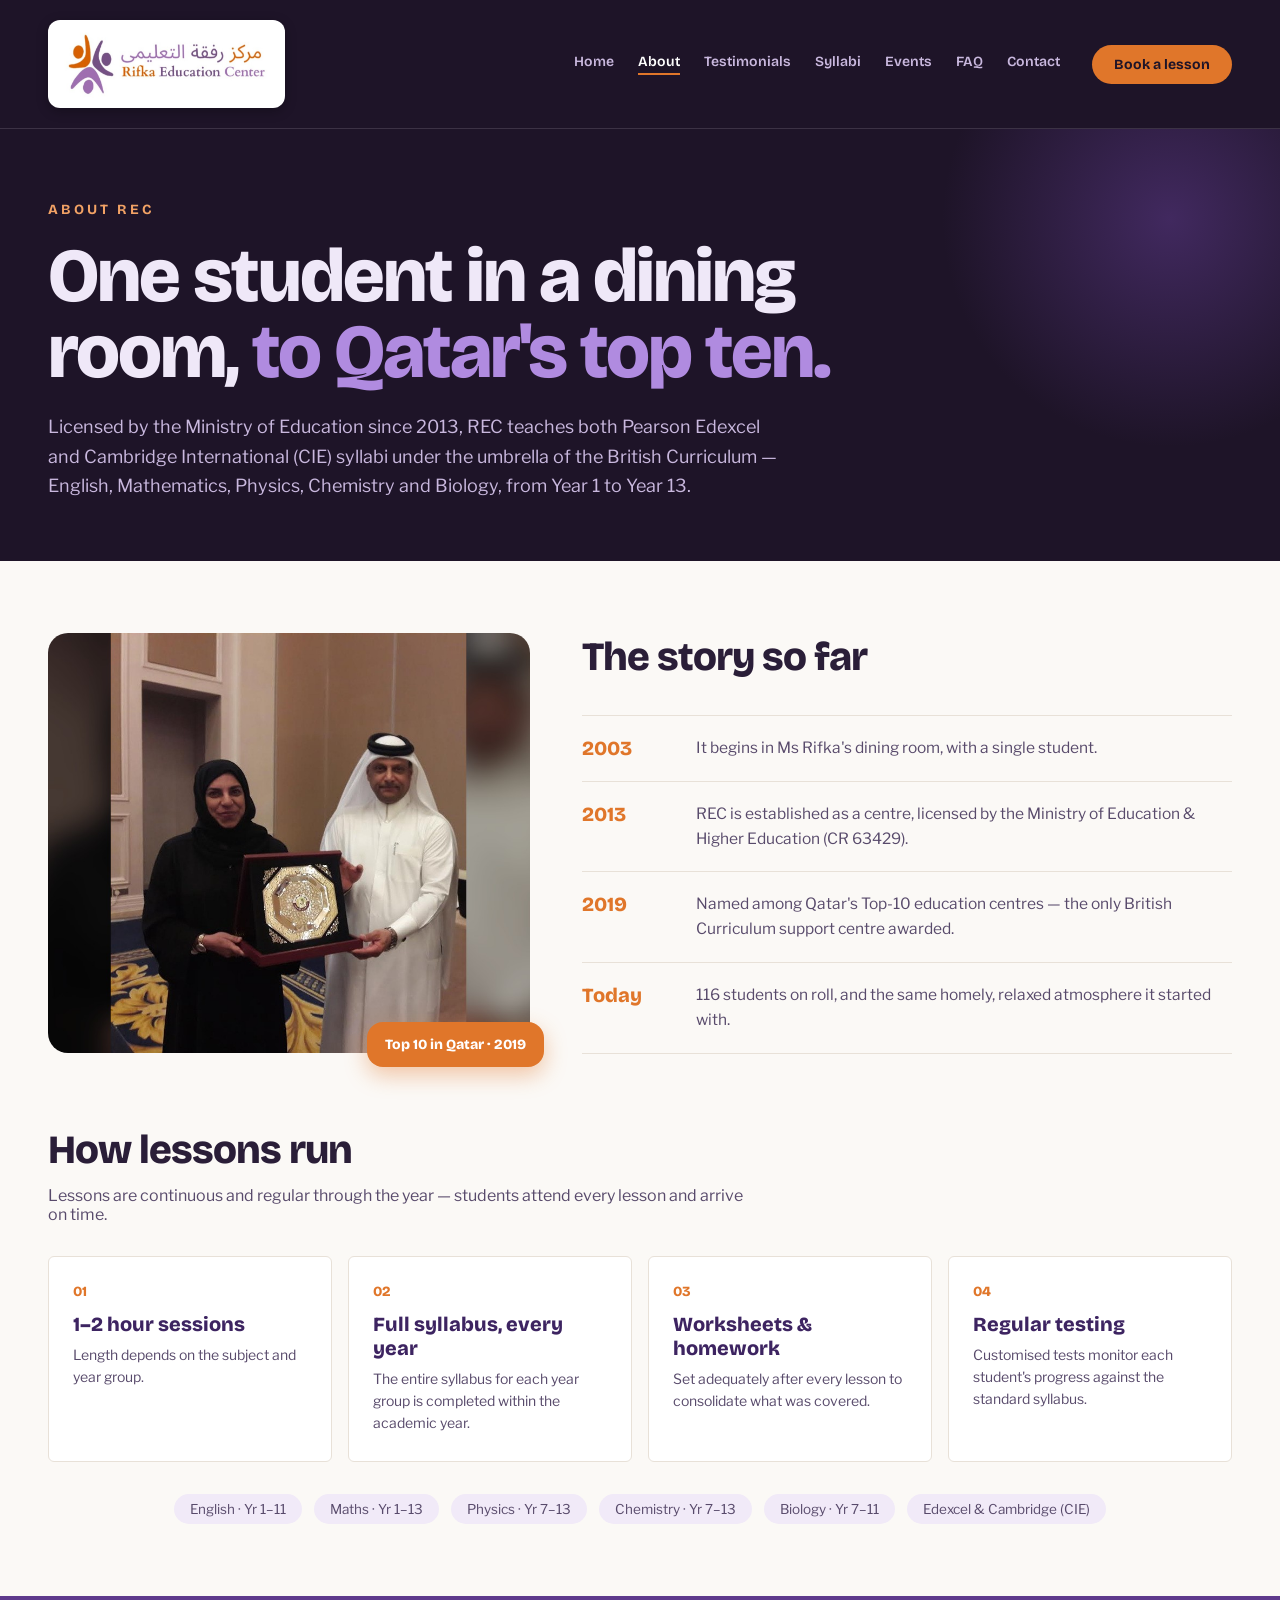
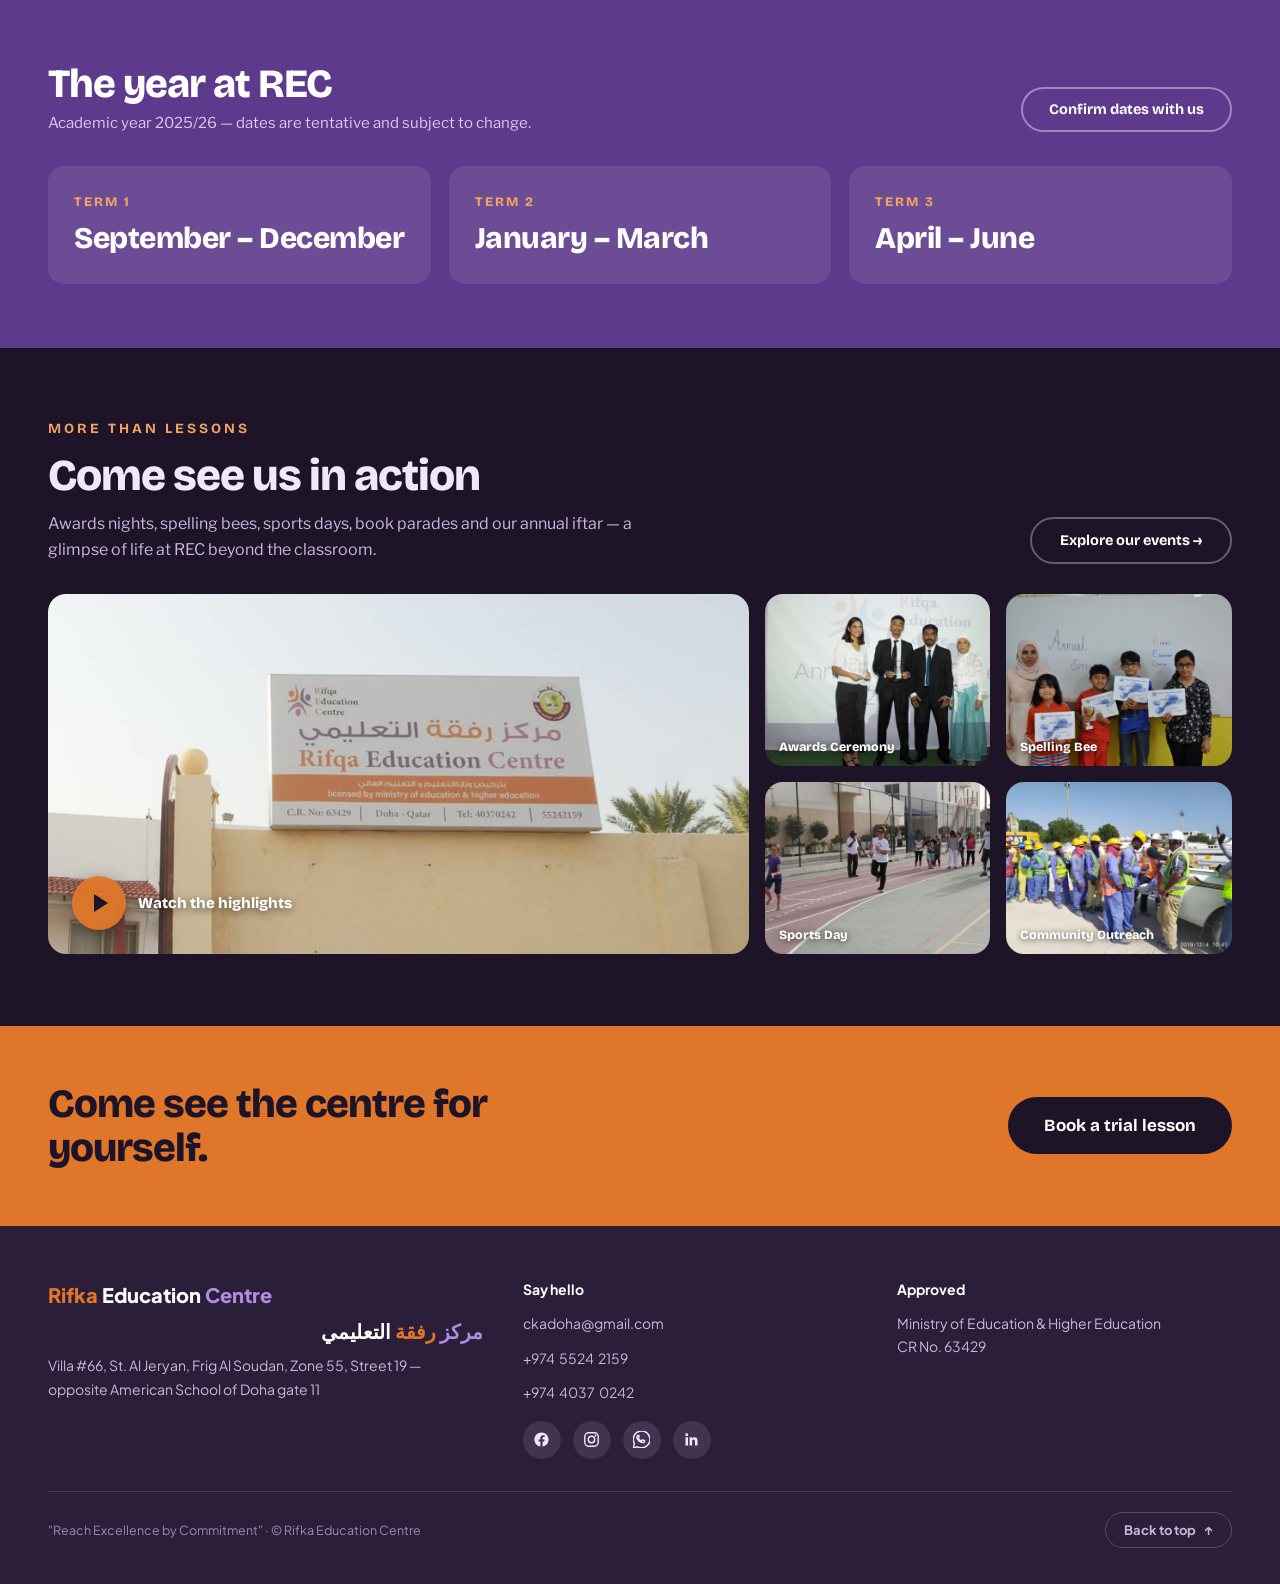
==== commit 6eaba298: "Add a back-to-top link to every page footer Sits in the footer's bottom bar, right-aligned opposite " ====
--- a/about.html
+++ b/about.html
@@ -24,7 +24,7 @@
 </head>
 <body style="background:#1E1428">
 
-<div style="background:#1E1428;color:#EFE8F8;max-width:1440px;margin:0 auto">
+<div id="top" style="background:#1E1428;color:#EFE8F8;max-width:1440px;margin:0 auto">
 
   <!-- navbar -->
   <div class="rec-nav" style="display:flex;align-items:center;gap:32px;padding:20px 48px;border-bottom:1px solid rgba(239,232,248,.14)">
@@ -151,7 +151,7 @@
       </div>
       <div><div style="color:#fff;font-weight:700;margin-bottom:10px">Approved</div>Ministry of Education &amp; Higher Education<br>CR No. 63429</div>
     </div>
-    <div style="border-top:1px solid rgba(201,184,222,.2);padding-top:20px;font-size:12.5px;color:#9B8BB5">"Reach Excellence by Commitment" · © Rifka Education Centre</div>
+    <div style="border-top:1px solid rgba(201,184,222,.2);padding-top:20px;display:flex;align-items:center;justify-content:space-between;gap:16px;flex-wrap:wrap"><div style="font-size:12.5px;color:#9B8BB5">"Reach Excellence by Commitment" · © Rifka Education Centre</div><a href="#top" class="rec-to-top">Back to top <span aria-hidden="true">↑</span></a></div>
   </div>
 
 </div>
--- a/assets/css/style.css
+++ b/assets/css/style.css
@@ -219,6 +219,38 @@
 .btn-cta-call { background: #1E1428; }
 .btn-cta-call:hover { background: #2A1E38; }
 
+/* Back-to-top, in the footer's bottom bar on every page. A plain #top link
+   rather than a scripted control — the anchor still works if CSS or JS is
+   unavailable, and needs no floating element or scroll listener. */
+.rec-to-top {
+  display: inline-flex;
+  align-items: center;
+  gap: 8px;
+  flex: none;
+  padding: 9px 18px;
+  border: 1px solid rgba(201, 184, 222, .28);
+  border-radius: 100px;
+  font-size: 13px;
+  font-weight: 700;
+  color: #C9B8DE;
+  white-space: nowrap;
+  transition: background .18s ease, color .18s ease, border-color .18s ease;
+}
+.rec-to-top:hover {
+  background: #E0762A;
+  border-color: #E0762A;
+  color: #1E1428;
+}
+.rec-to-top:focus-visible { outline: 3px solid #F2A265; outline-offset: 3px; }
+
+/* Smooth only for viewers who have not asked motion to be reduced. */
+@media (prefers-reduced-motion: no-preference) {
+  html { scroll-behavior: smooth; }
+}
+@media (prefers-reduced-motion: reduce) {
+  .rec-to-top { transition: none; }
+}
+
 /* Generic link hover (footer, body copy) */
 .link-hover { color: #B08BE0; }
 .link-hover:hover { color: #E0762A; }
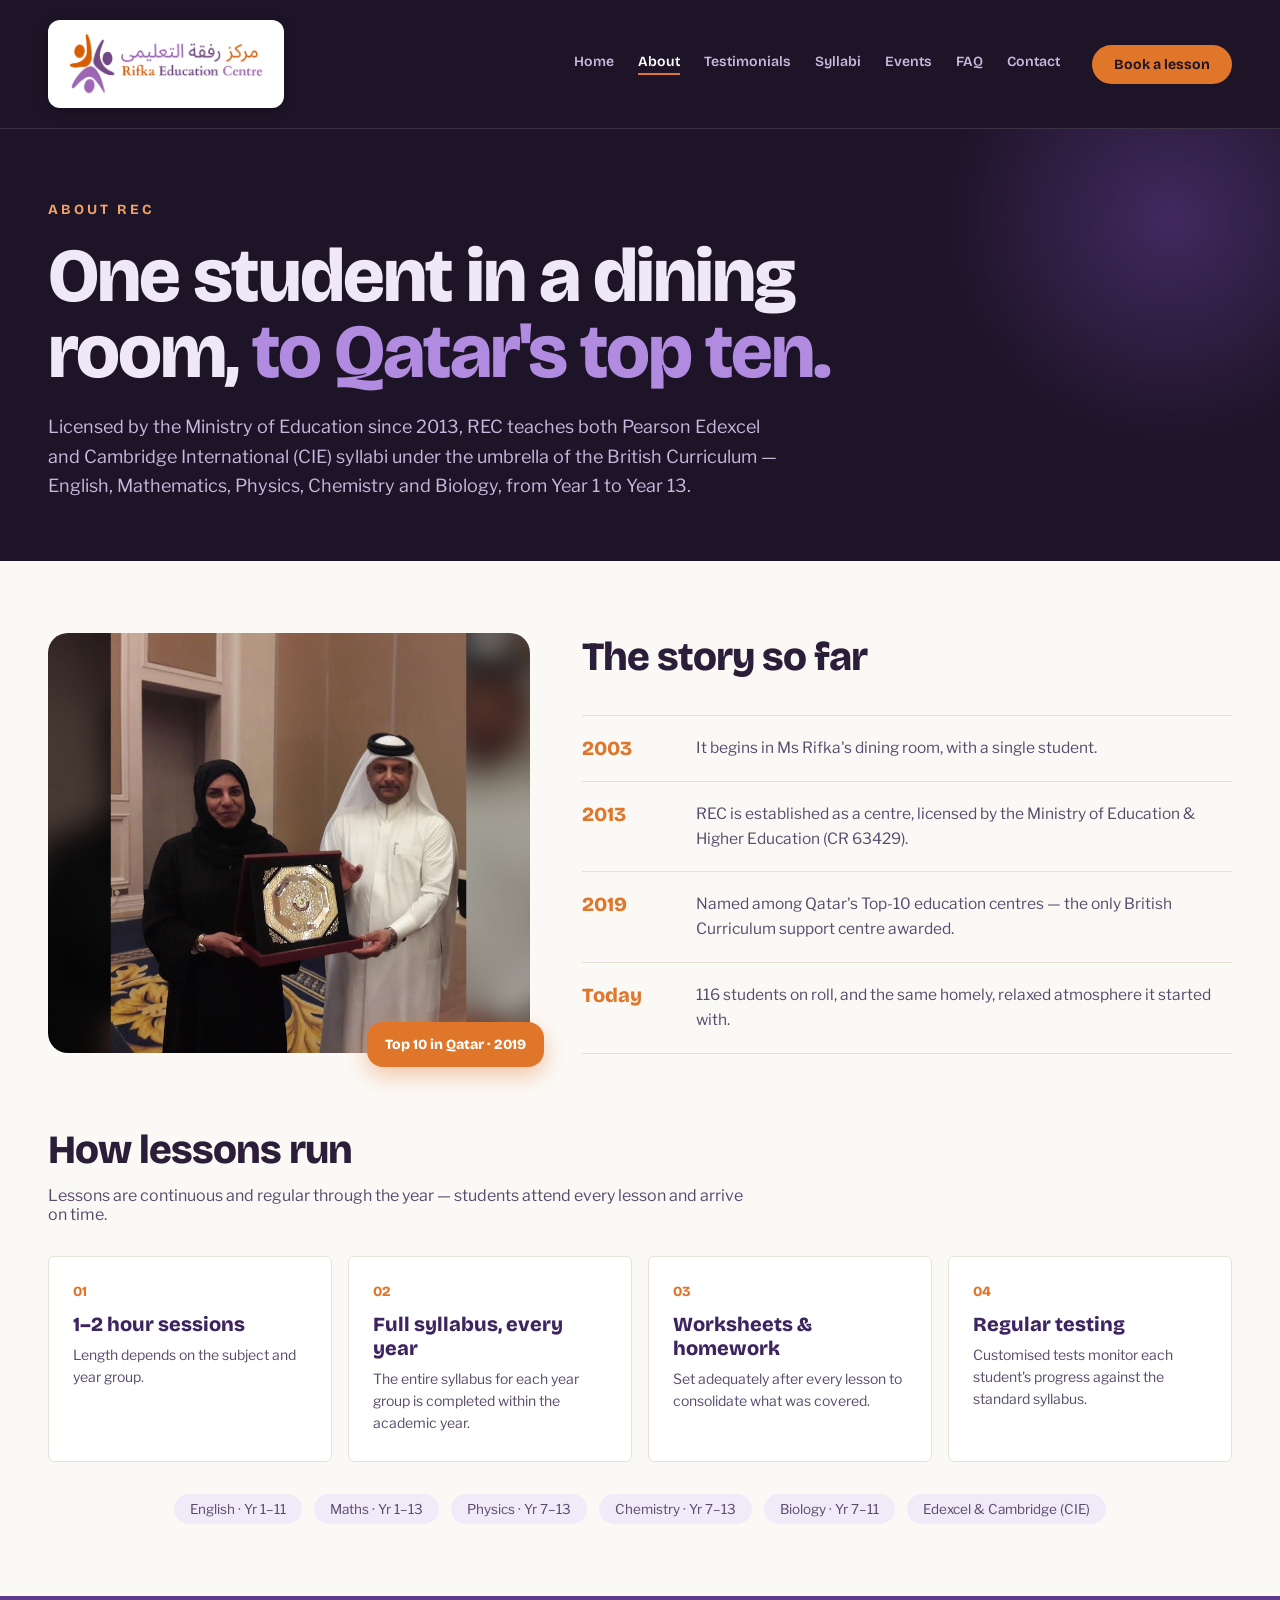
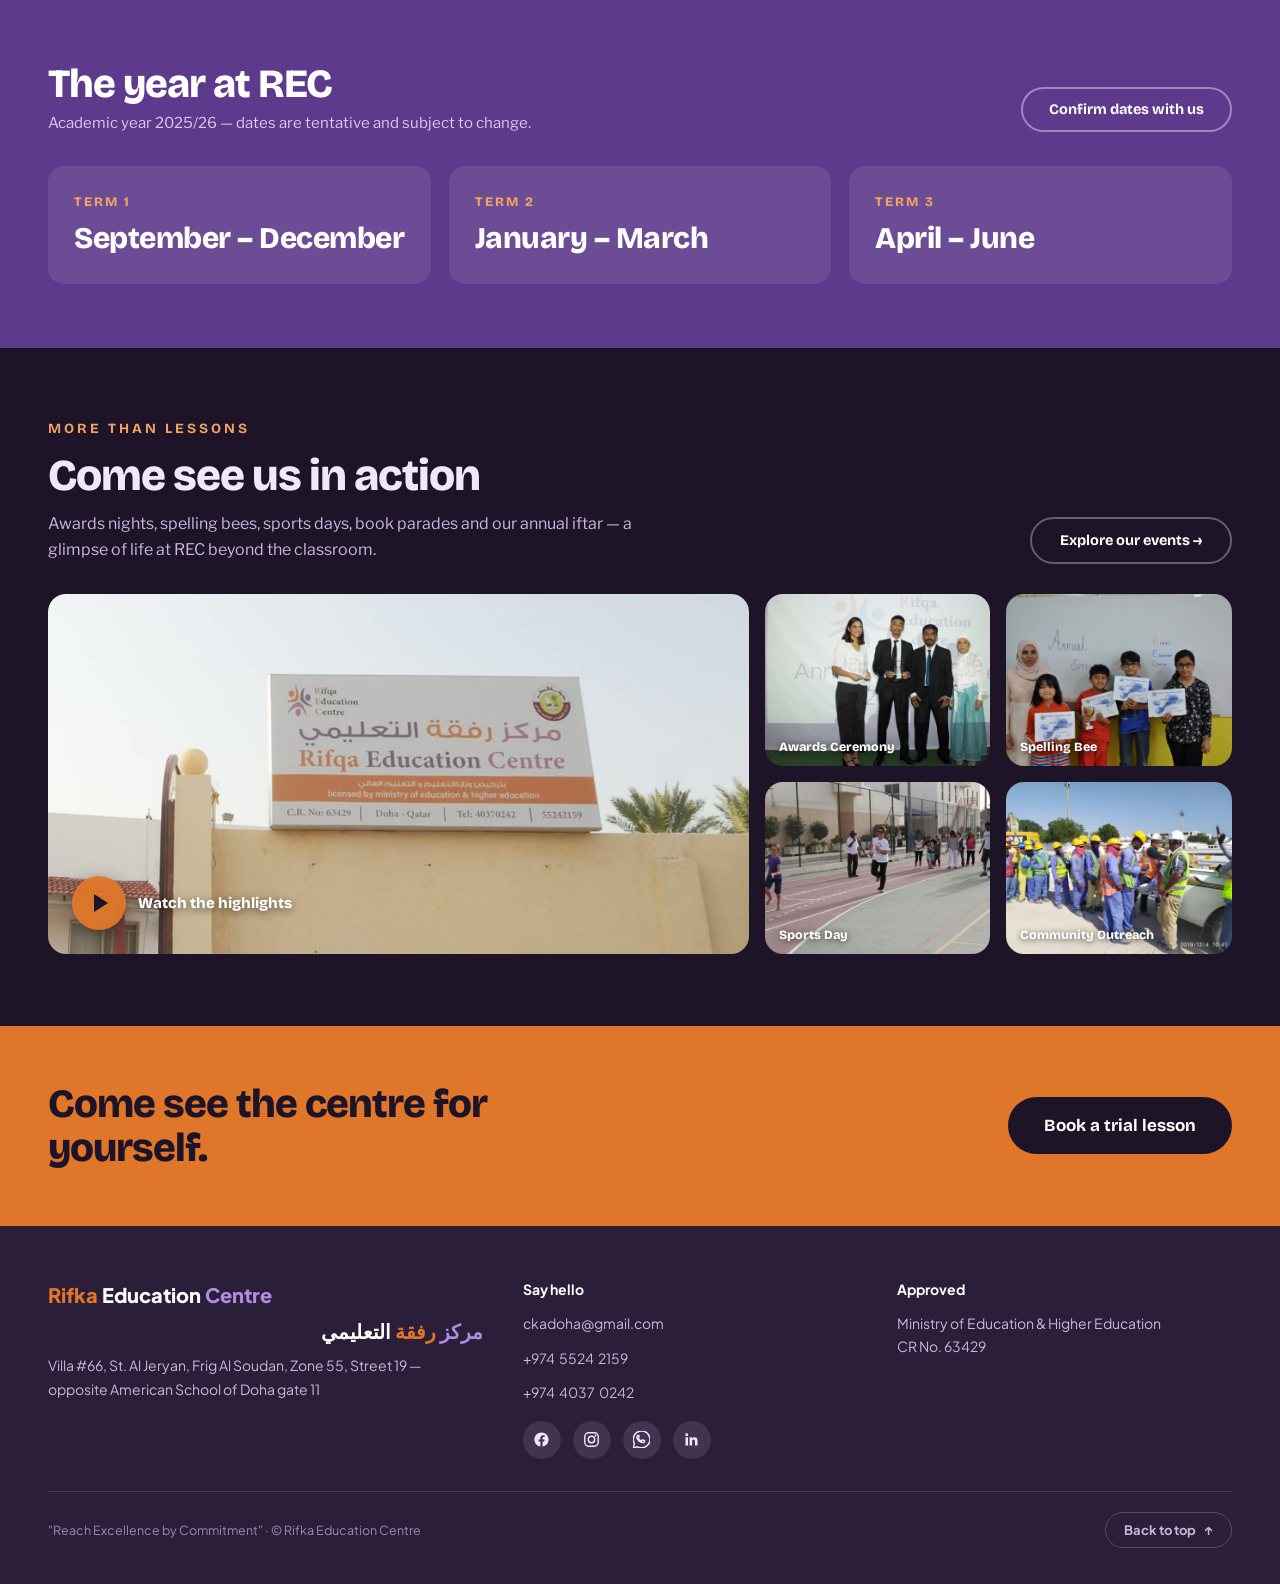
==== commit 95c70188: "Testimonial videos, new photography, and brand logo Testimonials - Five video testimonials (Taha Ali" ====
--- a/about.html
+++ b/about.html
@@ -29,7 +29,7 @@
   <!-- navbar -->
   <div class="rec-nav" style="display:flex;align-items:center;gap:32px;padding:20px 48px;border-bottom:1px solid rgba(239,232,248,.14)">
     <a class="rec-brand" href="index.html" style="display:flex;align-items:center;gap:12px;color:#EFE8F8">
-      <div style="background:#fff;border-radius:12px;padding:8px 14px;display:grid;place-items:center;box-shadow:0 3px 12px rgba(0,0,0,.28)"><img src="assets/images/logo-full.jpg" alt="Rifka Education Centre logo" style="height:72px;width:auto;display:block"></div>
+      <div style="background:#fff;border-radius:12px;padding:8px 14px;display:grid;place-items:center;box-shadow:0 3px 12px rgba(0,0,0,.28)"><img src="assets/images/logo-full.png" alt="Rifka Education Centre logo" style="height:72px;width:auto;display:block"></div>
     </a>
     <input type="checkbox" id="rec-menu" class="rec-menu-btn" aria-label="Menu">
     <nav class="rec-nav-links" style="display:flex;gap:24px;margin-left:auto;font-size:14px;font-weight:600;color:#C9B8DE">
